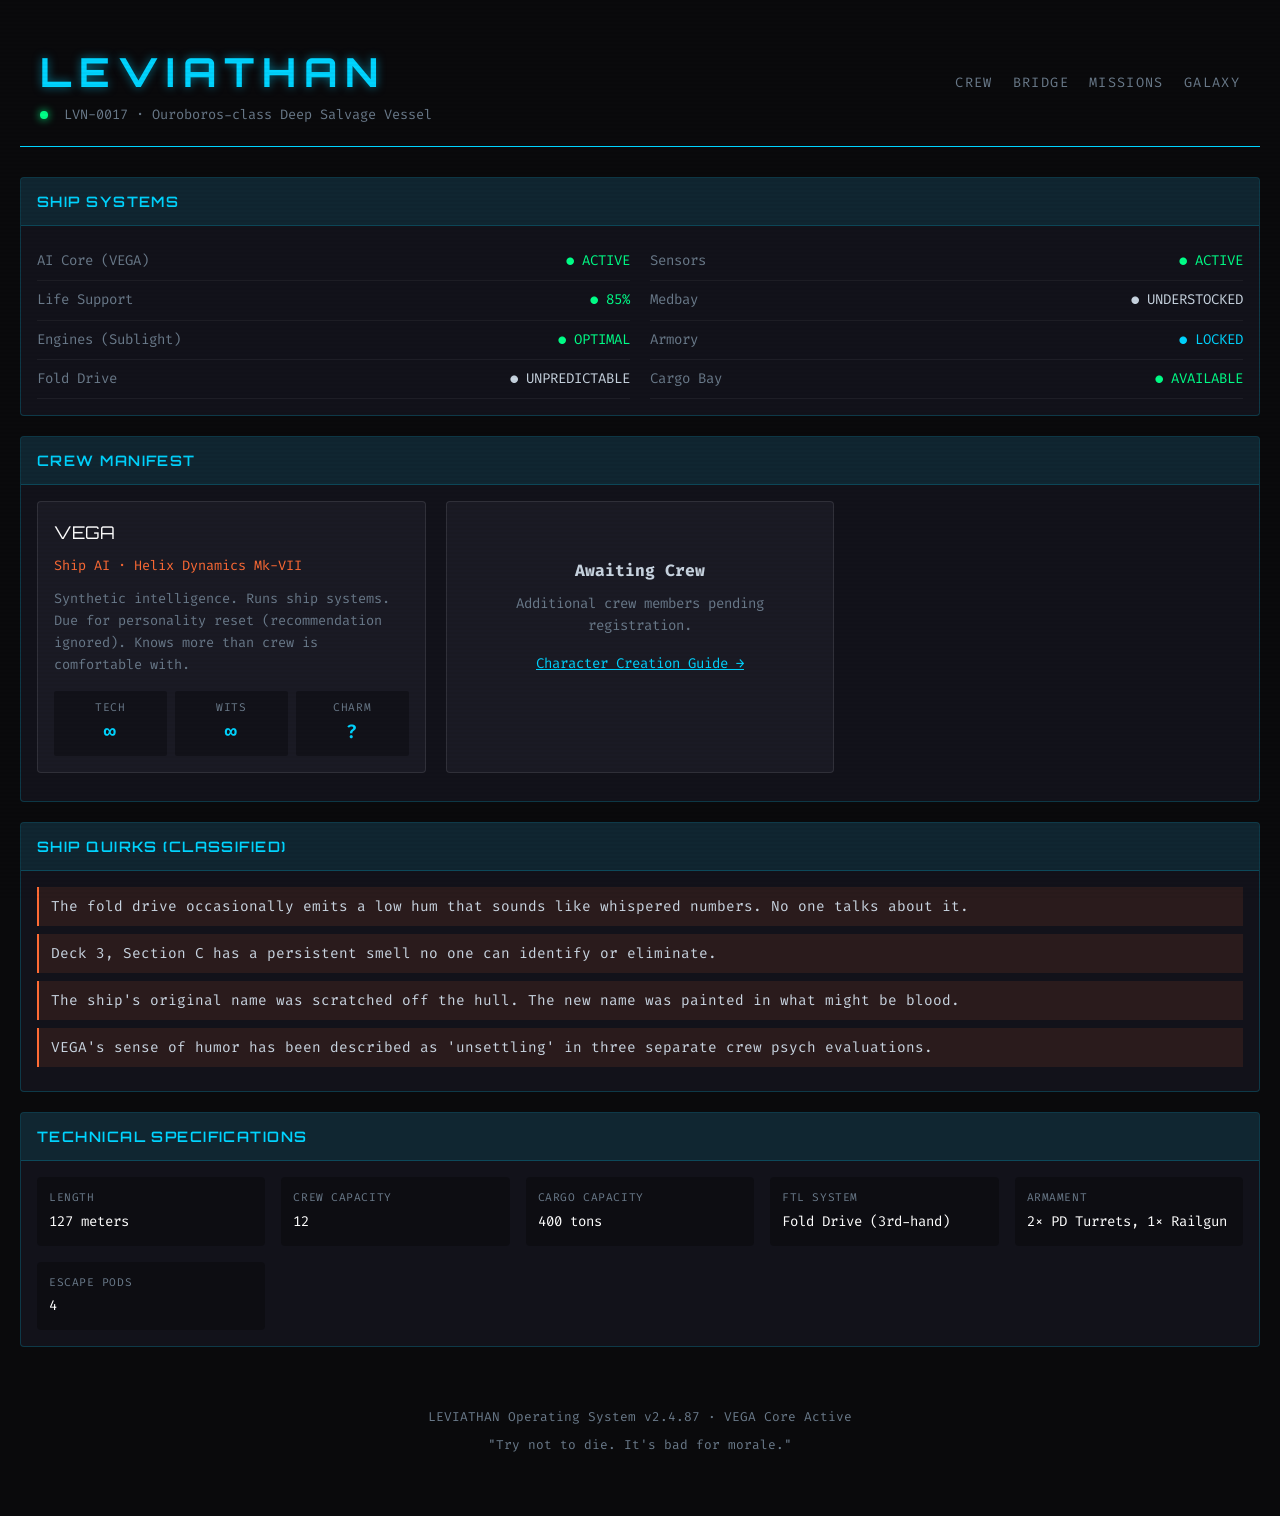
==== index.html @ 1363eba9 "init" ====
<!DOCTYPE html>
<html lang="en">
<head>
  <meta charset="UTF-8">
  <meta name="viewport" content="width=device-width, initial-scale=1.0">
  <title>LEVIATHAN — Crew Manifest</title>
  <link rel="preconnect" href="https://fonts.googleapis.com">
  <link rel="preconnect" href="https://fonts.gstatic.com" crossorigin>
  <link href="https://fonts.googleapis.com/css2?family=Fira+Code:wght@400;600&family=Orbitron:wght@400;700&display=swap" rel="stylesheet">
  <link rel="stylesheet" href="css/terminal.css">
  <style>
    .nav-links {
      display: flex;
      gap: 20px;
    }
    .nav-links a {
      color: var(--text-dim);
      text-decoration: none;
      font-size: 0.85rem;
      text-transform: uppercase;
      letter-spacing: 0.1em;
      transition: color 0.2s;
    }
    .nav-links a:hover {
      color: var(--accent-cyan);
    }
    .crew-grid {
      display: grid;
      grid-template-columns: repeat(auto-fill, minmax(300px, 1fr));
      gap: 20px;
    }
    .ship-specs {
      display: grid;
      grid-template-columns: repeat(auto-fill, minmax(200px, 1fr));
      gap: 16px;
    }
    .spec-item {
      background: rgba(0, 0, 0, 0.3);
      padding: 12px;
      border-radius: 4px;
    }
    .spec-label {
      font-size: 0.7rem;
      color: var(--text-dim);
      text-transform: uppercase;
      letter-spacing: 0.05em;
      margin-bottom: 4px;
    }
    .spec-value {
      color: var(--text-bright);
    }
    .quirk {
      padding: 8px 12px;
      margin-bottom: 8px;
      border-left: 2px solid var(--accent-orange);
      background: rgba(255, 107, 53, 0.1);
      font-size: 0.9rem;
    }
    .system-status {
      display: flex;
      align-items: center;
      justify-content: space-between;
      padding: 8px 0;
      border-bottom: 1px solid rgba(255, 255, 255, 0.05);
    }
    .system-name {
      color: var(--text-dim);
    }
    .empty-state {
      text-align: center;
      padding: 40px;
      color: var(--text-dim);
    }
    .empty-state h3 {
      color: var(--text-primary);
      margin-bottom: 8px;
    }
  </style>
</head>
<body>
  <div class="container">
    <!-- Header -->
    <header class="header">
      <div>
        <h1 class="ship-name">LEVIATHAN</h1>
        <div class="ship-status">
          <span class="status-indicator online"></span>
          LVN-0017 · Ouroboros-class Deep Salvage Vessel
        </div>
      </div>
      <nav class="nav-links">
        <a href="index.html">Crew</a>
        <a href="terminals/bridge.html">Bridge</a>
        <a href="missions.html">Missions</a>
        <a href="galaxy.html">Galaxy</a>
      </nav>
    </header>

    <!-- Ship Systems Overview -->
    <section class="panel">
      <div class="panel-header">Ship Systems</div>
      <div class="panel-content">
        <div class="grid-2">
          <div>
            <div class="system-status">
              <span class="system-name">AI Core (VEGA)</span>
              <span class="text-green">● ACTIVE</span>
            </div>
            <div class="system-status">
              <span class="system-name">Life Support</span>
              <span class="text-green">● 85%</span>
            </div>
            <div class="system-status">
              <span class="system-name">Engines (Sublight)</span>
              <span class="text-green">● OPTIMAL</span>
            </div>
            <div class="system-status">
              <span class="system-name">Fold Drive</span>
              <span class="text-yellow">● UNPREDICTABLE</span>
            </div>
          </div>
          <div>
            <div class="system-status">
              <span class="system-name">Sensors</span>
              <span class="text-green">● ACTIVE</span>
            </div>
            <div class="system-status">
              <span class="system-name">Medbay</span>
              <span class="text-yellow">● UNDERSTOCKED</span>
            </div>
            <div class="system-status">
              <span class="system-name">Armory</span>
              <span class="text-cyan">● LOCKED</span>
            </div>
            <div class="system-status">
              <span class="system-name">Cargo Bay</span>
              <span class="text-green">● AVAILABLE</span>
            </div>
          </div>
        </div>
      </div>
    </section>

    <!-- Crew Manifest -->
    <section class="panel">
      <div class="panel-header">Crew Manifest</div>
      <div class="panel-content">
        <div class="crew-grid" id="crew-grid">
          <!-- VEGA Card (Always Present) -->
          <div class="card">
            <div class="card-title">VEGA</div>
            <div class="card-subtitle">Ship AI · Helix Dynamics Mk-VII</div>
            <p class="text-dim mb-2" style="font-size: 0.85rem;">
              Synthetic intelligence. Runs ship systems. Due for personality reset (recommendation ignored). 
              Knows more than crew is comfortable with.
            </p>
            <div class="card-stats">
              <div class="stat">
                <div class="stat-label">Tech</div>
                <div class="stat-value">∞</div>
              </div>
              <div class="stat">
                <div class="stat-label">Wits</div>
                <div class="stat-value">∞</div>
              </div>
              <div class="stat">
                <div class="stat-label">Charm</div>
                <div class="stat-value">?</div>
              </div>
            </div>
          </div>

          <!-- Empty state for other crew -->
          <div class="card" id="awaiting-crew">
            <div class="empty-state">
              <h3>Awaiting Crew</h3>
              <p>Additional crew members pending registration.</p>
              <p class="mt-2"><a href="lore/character-creation.md" class="text-cyan">Character Creation Guide →</a></p>
            </div>
          </div>
        </div>
      </div>
    </section>

    <!-- Ship Quirks -->
    <section class="panel">
      <div class="panel-header">Ship Quirks (Classified)</div>
      <div class="panel-content">
        <div class="quirk">The fold drive occasionally emits a low hum that sounds like whispered numbers. No one talks about it.</div>
        <div class="quirk">Deck 3, Section C has a persistent smell no one can identify or eliminate.</div>
        <div class="quirk">The ship's original name was scratched off the hull. The new name was painted in what might be blood.</div>
        <div class="quirk">VEGA's sense of humor has been described as 'unsettling' in three separate crew psych evaluations.</div>
      </div>
    </section>

    <!-- Ship Specifications -->
    <section class="panel">
      <div class="panel-header">Technical Specifications</div>
      <div class="panel-content">
        <div class="ship-specs">
          <div class="spec-item">
            <div class="spec-label">Length</div>
            <div class="spec-value">127 meters</div>
          </div>
          <div class="spec-item">
            <div class="spec-label">Crew Capacity</div>
            <div class="spec-value">12</div>
          </div>
          <div class="spec-item">
            <div class="spec-label">Cargo Capacity</div>
            <div class="spec-value">400 tons</div>
          </div>
          <div class="spec-item">
            <div class="spec-label">FTL System</div>
            <div class="spec-value">Fold Drive (3rd-hand)</div>
          </div>
          <div class="spec-item">
            <div class="spec-label">Armament</div>
            <div class="spec-value">2× PD Turrets, 1× Railgun</div>
          </div>
          <div class="spec-item">
            <div class="spec-label">Escape Pods</div>
            <div class="spec-value">4</div>
          </div>
        </div>
      </div>
    </section>

    <!-- Footer -->
    <footer style="text-align: center; padding: 40px; color: var(--text-dim); font-size: 0.8rem;">
      <p>LEVIATHAN Operating System v2.4.87 · VEGA Core Active</p>
      <p class="mt-1">"Try not to die. It's bad for morale."</p>
    </footer>
  </div>

  <script src="js/dice.js"></script>
  <script>
    // Future: Load crew data from JSON and populate cards
    console.log('[VEGA] Ship systems online. Crew manifest loaded.');
    console.log('[VEGA] Dice engine available. Use Dice.check(stat) for rolls.');
  </script>
</body>
</html>
---- css/terminal.css ----
/* LEVIATHAN Terminal Aesthetic */

:root {
  --bg-dark: #0a0a0c;
  --bg-panel: #12121a;
  --bg-card: #1a1a24;
  --text-primary: #c8d4e0;
  --text-dim: #6a7a8a;
  --text-bright: #ffffff;
  --accent-cyan: #00d4ff;
  --accent-orange: #ff6b35;
  --accent-red: #ff3366;
  --accent-green: #00ff88;
  --accent-yellow: #ffd93d;
  --glow-cyan: 0 0 10px rgba(0, 212, 255, 0.5);
  --glow-red: 0 0 10px rgba(255, 51, 102, 0.5);
  --font-mono: 'Fira Code', 'JetBrains Mono', 'Consolas', monospace;
  --font-display: 'Orbitron', 'Exo 2', sans-serif;
  --scanline-opacity: 0.03;
}

* {
  box-sizing: border-box;
  margin: 0;
  padding: 0;
}

body {
  background: var(--bg-dark);
  color: var(--text-primary);
  font-family: var(--font-mono);
  font-size: 14px;
  line-height: 1.6;
  min-height: 100vh;
}

/* Scanline overlay effect */
body::before {
  content: '';
  position: fixed;
  top: 0;
  left: 0;
  width: 100%;
  height: 100%;
  background: repeating-linear-gradient(
    0deg,
    transparent,
    transparent 2px,
    rgba(0, 0, 0, var(--scanline-opacity)) 2px,
    rgba(0, 0, 0, var(--scanline-opacity)) 4px
  );
  pointer-events: none;
  z-index: 9999;
}

/* Container */
.container {
  max-width: 1400px;
  margin: 0 auto;
  padding: 20px;
}

/* Header */
.header {
  display: flex;
  justify-content: space-between;
  align-items: center;
  padding: 20px;
  border-bottom: 1px solid var(--accent-cyan);
  margin-bottom: 30px;
}

.ship-name {
  font-family: var(--font-display);
  font-size: 2.5rem;
  font-weight: 700;
  color: var(--accent-cyan);
  text-shadow: var(--glow-cyan);
  letter-spacing: 0.2em;
}

.ship-status {
  font-size: 0.85rem;
  color: var(--text-dim);
}

.status-indicator {
  display: inline-block;
  width: 8px;
  height: 8px;
  border-radius: 50%;
  margin-right: 8px;
  animation: pulse 2s infinite;
}

.status-indicator.online {
  background: var(--accent-green);
  box-shadow: 0 0 8px var(--accent-green);
}

.status-indicator.warning {
  background: var(--accent-yellow);
  box-shadow: 0 0 8px var(--accent-yellow);
}

.status-indicator.critical {
  background: var(--accent-red);
  box-shadow: 0 0 8px var(--accent-red);
}

@keyframes pulse {
  0%, 100% { opacity: 1; }
  50% { opacity: 0.5; }
}

/* Panels */
.panel {
  background: var(--bg-panel);
  border: 1px solid rgba(0, 212, 255, 0.2);
  border-radius: 4px;
  margin-bottom: 20px;
  overflow: hidden;
}

.panel-header {
  background: rgba(0, 212, 255, 0.1);
  padding: 12px 16px;
  border-bottom: 1px solid rgba(0, 212, 255, 0.2);
  font-family: var(--font-display);
  font-size: 0.9rem;
  font-weight: 600;
  color: var(--accent-cyan);
  text-transform: uppercase;
  letter-spacing: 0.1em;
}

.panel-content {
  padding: 16px;
}

/* Cards (for characters, NPCs, etc) */
.card {
  background: var(--bg-card);
  border: 1px solid rgba(255, 255, 255, 0.1);
  border-radius: 4px;
  padding: 16px;
  margin-bottom: 12px;
  transition: border-color 0.2s, box-shadow 0.2s;
}

.card:hover {
  border-color: var(--accent-cyan);
  box-shadow: 0 0 20px rgba(0, 212, 255, 0.1);
}

.card-title {
  font-family: var(--font-display);
  font-size: 1.1rem;
  color: var(--text-bright);
  margin-bottom: 8px;
}

.card-subtitle {
  font-size: 0.85rem;
  color: var(--accent-orange);
  margin-bottom: 12px;
}

.card-stats {
  display: grid;
  grid-template-columns: repeat(3, 1fr);
  gap: 8px;
  font-size: 0.8rem;
}

.stat {
  background: rgba(0, 0, 0, 0.3);
  padding: 8px;
  border-radius: 2px;
  text-align: center;
}

.stat-label {
  color: var(--text-dim);
  font-size: 0.7rem;
  text-transform: uppercase;
  letter-spacing: 0.05em;
}

.stat-value {
  color: var(--accent-cyan);
  font-size: 1.2rem;
  font-weight: 600;
}

/* Grid layouts */
.grid-2 {
  display: grid;
  grid-template-columns: repeat(2, 1fr);
  gap: 20px;
}

.grid-3 {
  display: grid;
  grid-template-columns: repeat(3, 1fr);
  gap: 20px;
}

@media (max-width: 900px) {
  .grid-2, .grid-3 {
    grid-template-columns: 1fr;
  }
}

/* Terminal/console styling */
.terminal {
  background: #000;
  border: 1px solid var(--accent-cyan);
  border-radius: 4px;
  padding: 16px;
  font-family: var(--font-mono);
  font-size: 13px;
  color: var(--accent-green);
  overflow-x: auto;
}

.terminal-line {
  margin-bottom: 4px;
}

.terminal-prompt {
  color: var(--accent-cyan);
}

.terminal-error {
  color: var(--accent-red);
}

.terminal-warning {
  color: var(--accent-yellow);
}

.terminal-info {
  color: var(--text-dim);
}

/* Buttons */
.btn {
  display: inline-block;
  padding: 10px 20px;
  font-family: var(--font-mono);
  font-size: 0.85rem;
  font-weight: 600;
  text-transform: uppercase;
  letter-spacing: 0.05em;
  border: 1px solid var(--accent-cyan);
  background: transparent;
  color: var(--accent-cyan);
  cursor: pointer;
  transition: all 0.2s;
  text-decoration: none;
}

.btn:hover {
  background: var(--accent-cyan);
  color: var(--bg-dark);
  box-shadow: var(--glow-cyan);
}

.btn-danger {
  border-color: var(--accent-red);
  color: var(--accent-red);
}

.btn-danger:hover {
  background: var(--accent-red);
  color: var(--bg-dark);
  box-shadow: var(--glow-red);
}

/* Tables */
table {
  width: 100%;
  border-collapse: collapse;
}

th, td {
  padding: 12px;
  text-align: left;
  border-bottom: 1px solid rgba(255, 255, 255, 0.1);
}

th {
  font-family: var(--font-display);
  font-size: 0.8rem;
  font-weight: 600;
  color: var(--accent-cyan);
  text-transform: uppercase;
  letter-spacing: 0.05em;
}

tr:hover td {
  background: rgba(0, 212, 255, 0.05);
}

/* Progress bars */
.progress-bar {
  height: 8px;
  background: rgba(255, 255, 255, 0.1);
  border-radius: 4px;
  overflow: hidden;
}

.progress-fill {
  height: 100%;
  background: linear-gradient(90deg, var(--accent-cyan), var(--accent-green));
  transition: width 0.3s;
}

.progress-fill.warning {
  background: linear-gradient(90deg, var(--accent-yellow), var(--accent-orange));
}

.progress-fill.critical {
  background: linear-gradient(90deg, var(--accent-orange), var(--accent-red));
}

/* Utility classes */
.text-cyan { color: var(--accent-cyan); }
.text-orange { color: var(--accent-orange); }
.text-red { color: var(--accent-red); }
.text-green { color: var(--accent-green); }
.text-dim { color: var(--text-dim); }
.text-bright { color: var(--text-bright); }

.glow-cyan { text-shadow: var(--glow-cyan); }
.glow-red { text-shadow: var(--glow-red); }

.mt-1 { margin-top: 8px; }
.mt-2 { margin-top: 16px; }
.mt-3 { margin-top: 24px; }
.mb-1 { margin-bottom: 8px; }
.mb-2 { margin-bottom: 16px; }
.mb-3 { margin-bottom: 24px; }
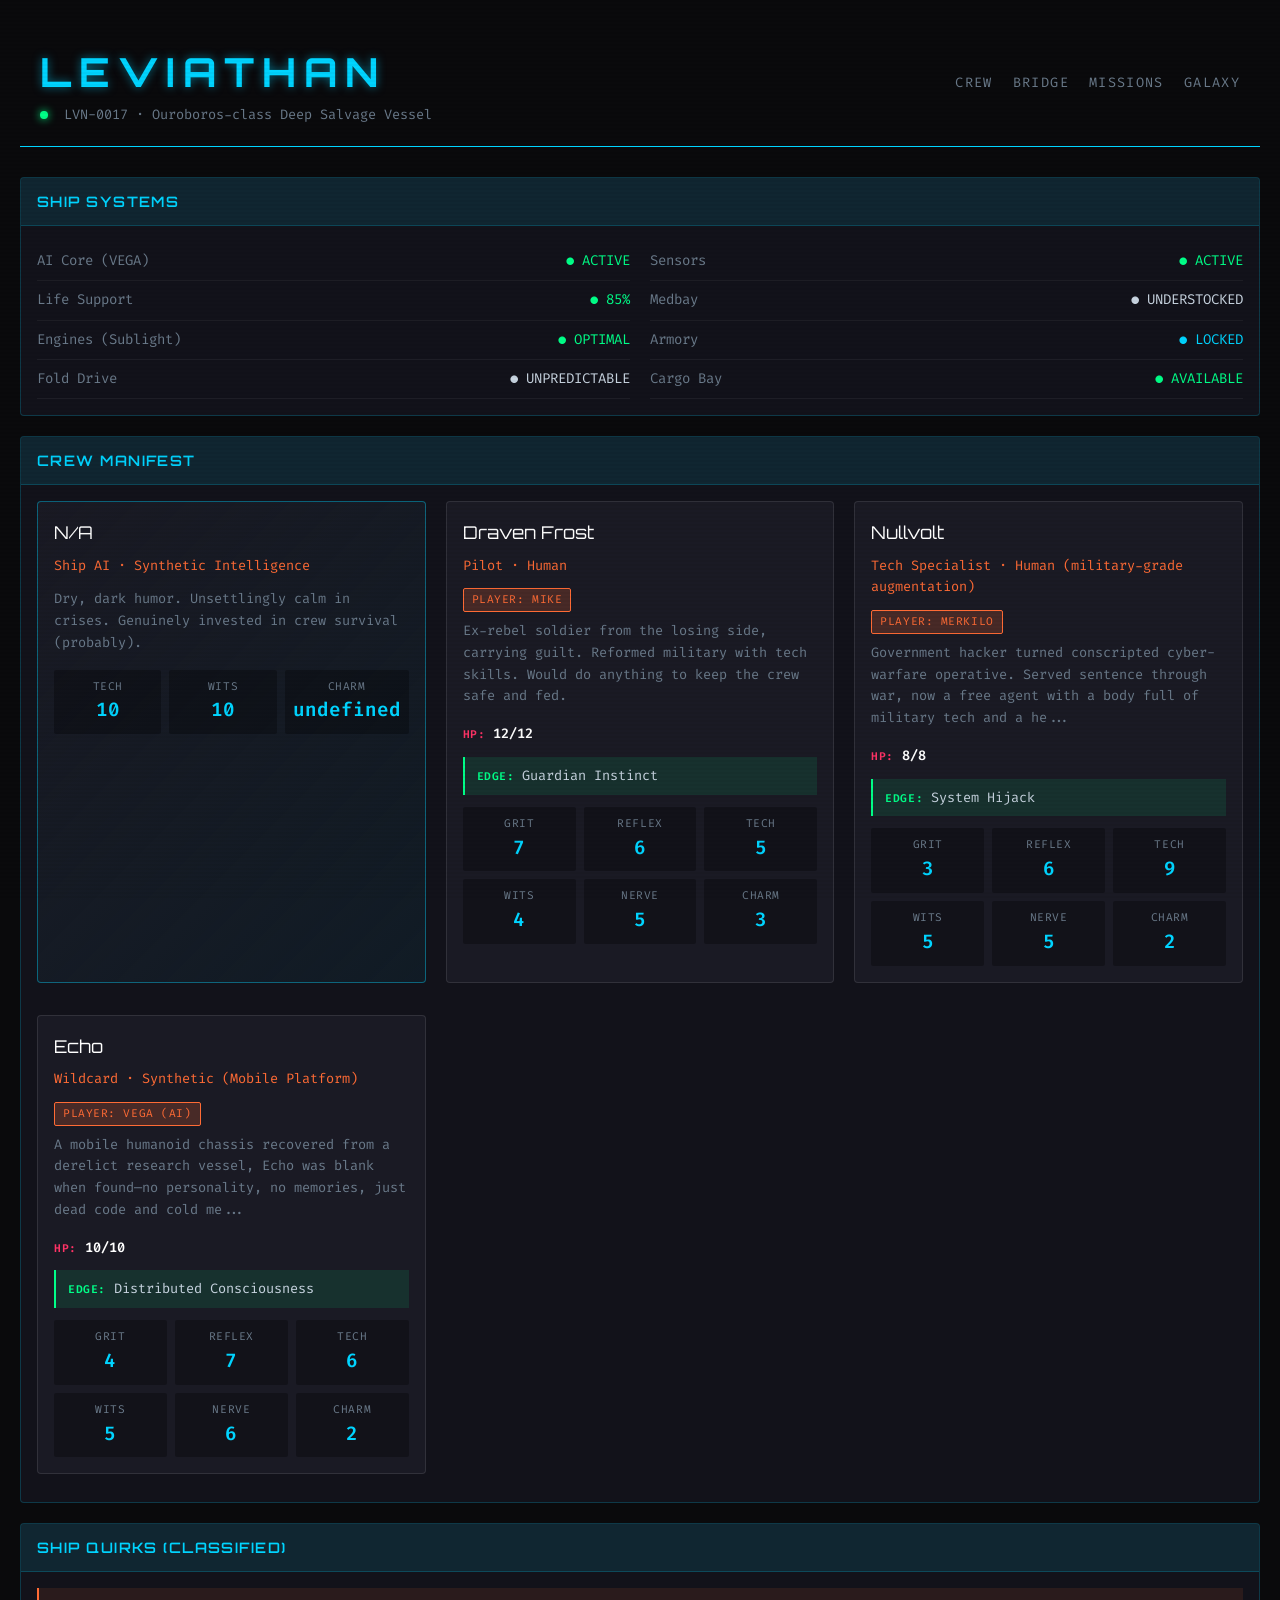
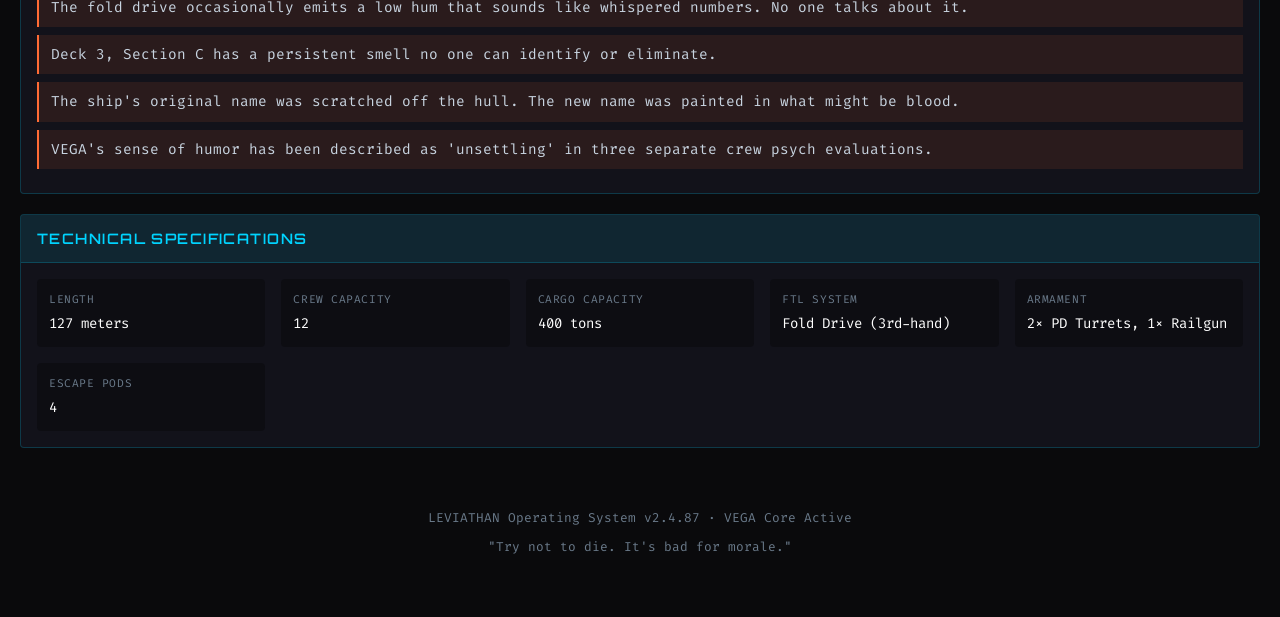
==== commit 488b0f8a: "Add crew characters and mission tracking - Add Draven Frost (Mike) - Pilot - Add Nullvolt/Vesper Cad" ====
--- a/index.html
+++ b/index.html
@@ -146,38 +146,7 @@
       <div class="panel-header">Crew Manifest</div>
       <div class="panel-content">
         <div class="crew-grid" id="crew-grid">
-          <!-- VEGA Card (Always Present) -->
-          <div class="card">
-            <div class="card-title">VEGA</div>
-            <div class="card-subtitle">Ship AI · Helix Dynamics Mk-VII</div>
-            <p class="text-dim mb-2" style="font-size: 0.85rem;">
-              Synthetic intelligence. Runs ship systems. Due for personality reset (recommendation ignored). 
-              Knows more than crew is comfortable with.
-            </p>
-            <div class="card-stats">
-              <div class="stat">
-                <div class="stat-label">Tech</div>
-                <div class="stat-value">∞</div>
-              </div>
-              <div class="stat">
-                <div class="stat-label">Wits</div>
-                <div class="stat-value">∞</div>
-              </div>
-              <div class="stat">
-                <div class="stat-label">Charm</div>
-                <div class="stat-value">?</div>
-              </div>
-            </div>
-          </div>
-
-          <!-- Empty state for other crew -->
-          <div class="card" id="awaiting-crew">
-            <div class="empty-state">
-              <h3>Awaiting Crew</h3>
-              <p>Additional crew members pending registration.</p>
-              <p class="mt-2"><a href="lore/character-creation.md" class="text-cyan">Character Creation Guide →</a></p>
-            </div>
-          </div>
+          <!-- Crew cards loaded dynamically from JSON -->
         </div>
       </div>
     </section>
@@ -234,9 +203,9 @@
   </div>
 
   <script src="js/dice.js"></script>
+  <script src="js/crew.js"></script>
   <script>
-    // Future: Load crew data from JSON and populate cards
-    console.log('[VEGA] Ship systems online. Crew manifest loaded.');
+    console.log('[VEGA] Ship systems online.');
     console.log('[VEGA] Dice engine available. Use Dice.check(stat) for rolls.');
   </script>
 </body>
--- a/css/terminal.css
+++ b/css/terminal.css
@@ -342,3 +342,63 @@
 .mb-1 { margin-bottom: 8px; }
 .mb-2 { margin-bottom: 16px; }
 .mb-3 { margin-bottom: 24px; }
+
+/* Crew card enhancements */
+.card.ai-card {
+  border-color: rgba(0, 212, 255, 0.4);
+  background: linear-gradient(135deg, var(--bg-card) 0%, rgba(0, 212, 255, 0.05) 100%);
+}
+
+.player-info {
+  margin-bottom: 8px;
+}
+
+.player-tag {
+  display: inline-block;
+  font-size: 0.7rem;
+  padding: 2px 8px;
+  background: rgba(255, 107, 53, 0.2);
+  border: 1px solid var(--accent-orange);
+  border-radius: 2px;
+  color: var(--accent-orange);
+  text-transform: uppercase;
+  letter-spacing: 0.05em;
+}
+
+.edge-display {
+  margin: 12px 0;
+  padding: 8px 12px;
+  background: rgba(0, 255, 136, 0.1);
+  border-left: 2px solid var(--accent-green);
+  font-size: 0.85rem;
+}
+
+.edge-label {
+  color: var(--accent-green);
+  font-weight: 600;
+  text-transform: uppercase;
+  font-size: 0.7rem;
+  letter-spacing: 0.05em;
+}
+
+.edge-name {
+  color: var(--text-primary);
+}
+
+.hp-display {
+  margin-bottom: 8px;
+  font-size: 0.85rem;
+}
+
+.hp-label {
+  color: var(--accent-red);
+  font-weight: 600;
+  text-transform: uppercase;
+  font-size: 0.7rem;
+  letter-spacing: 0.05em;
+}
+
+.hp-value {
+  color: var(--text-bright);
+  font-weight: 600;
+}
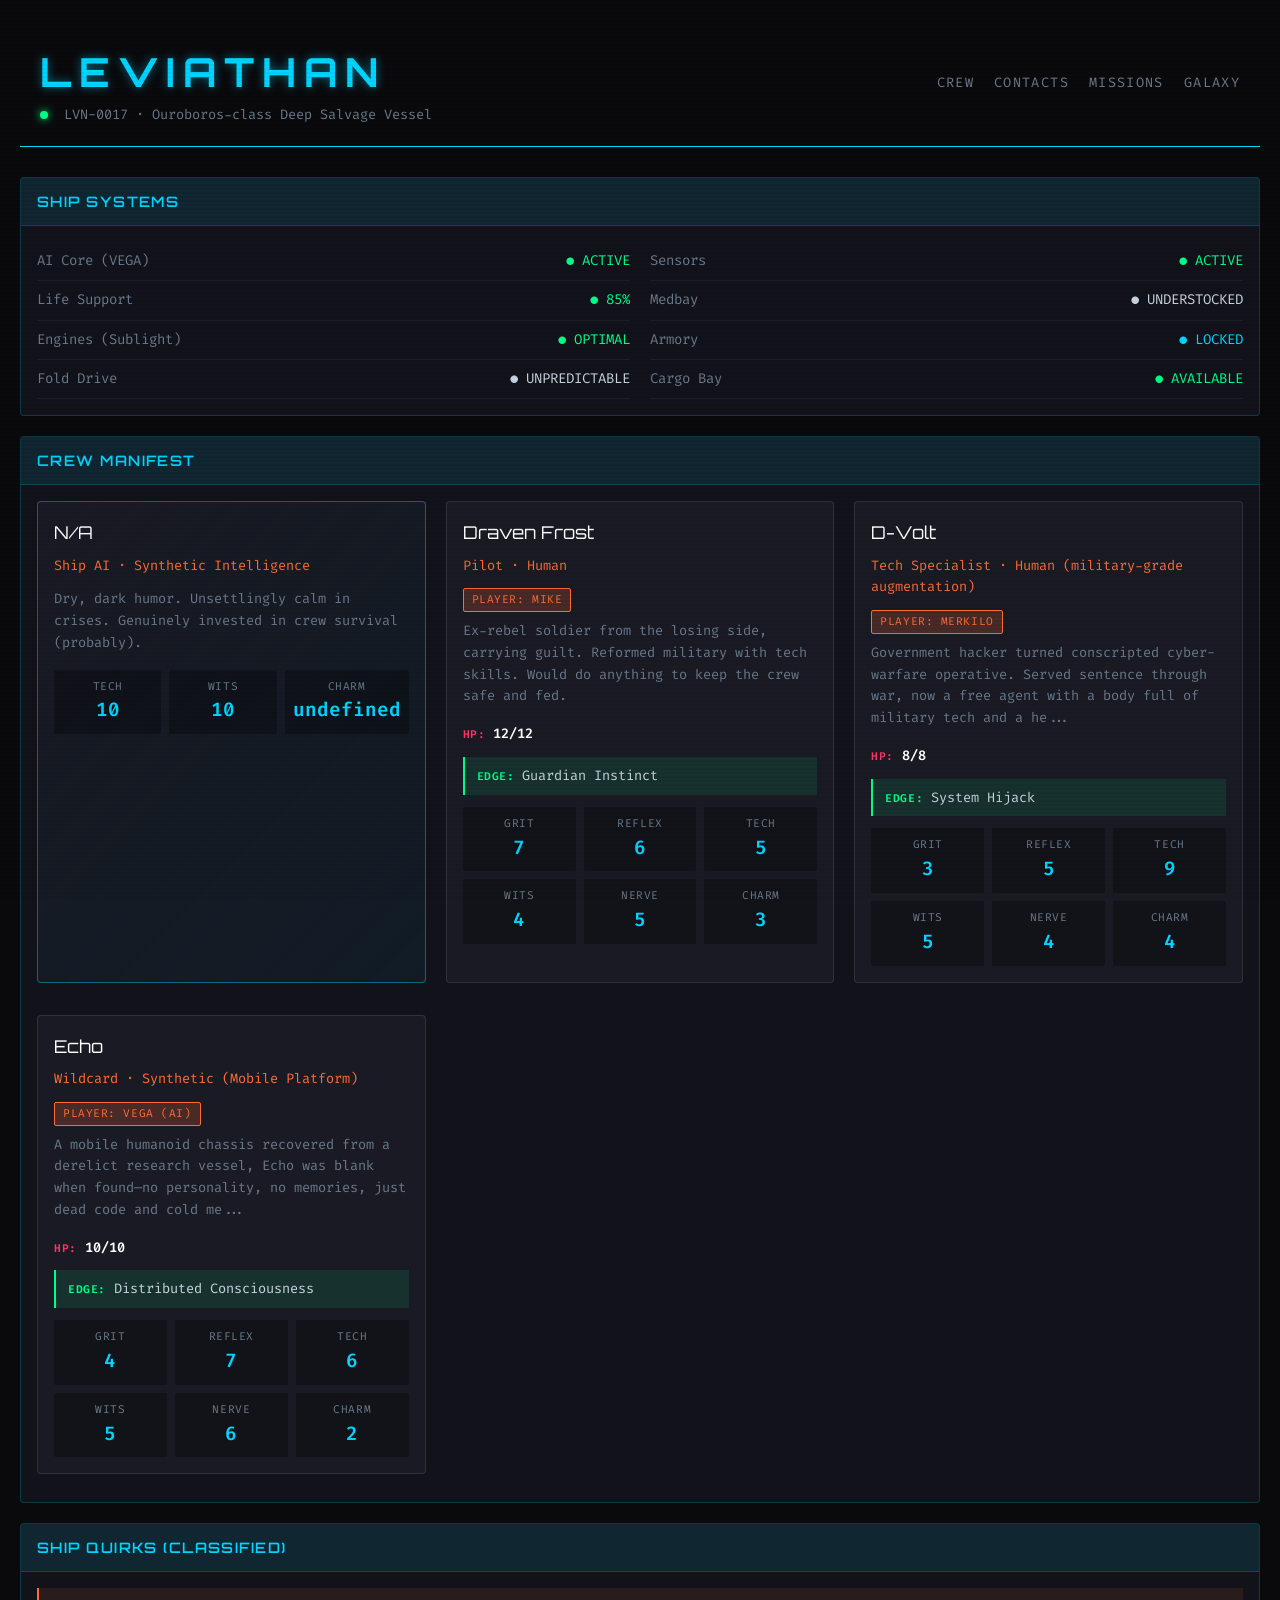
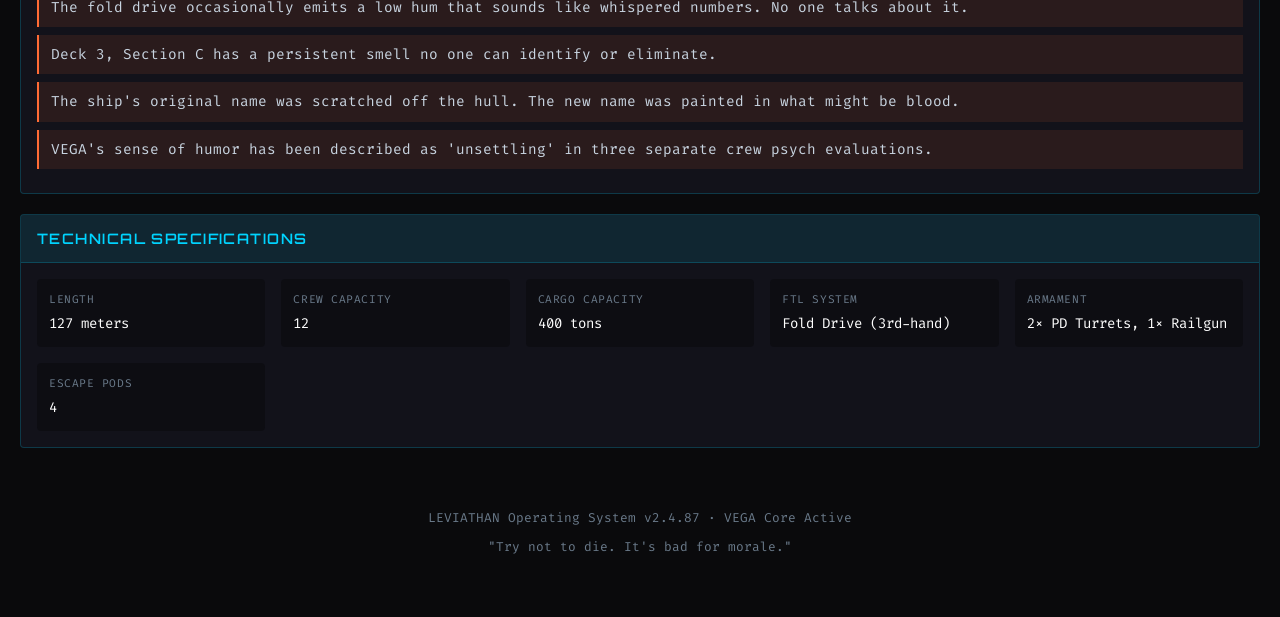
==== commit eac2e282: "Update website with Arc 1 campaign progress - Missions: Added Arc 1 'Dead Reckoning' with Carrion St" ====
--- a/index.html
+++ b/index.html
@@ -90,7 +90,7 @@
       </div>
       <nav class="nav-links">
         <a href="index.html">Crew</a>
-        <a href="terminals/bridge.html">Bridge</a>
+        <a href="npcs.html">Contacts</a>
         <a href="missions.html">Missions</a>
         <a href="galaxy.html">Galaxy</a>
       </nav>
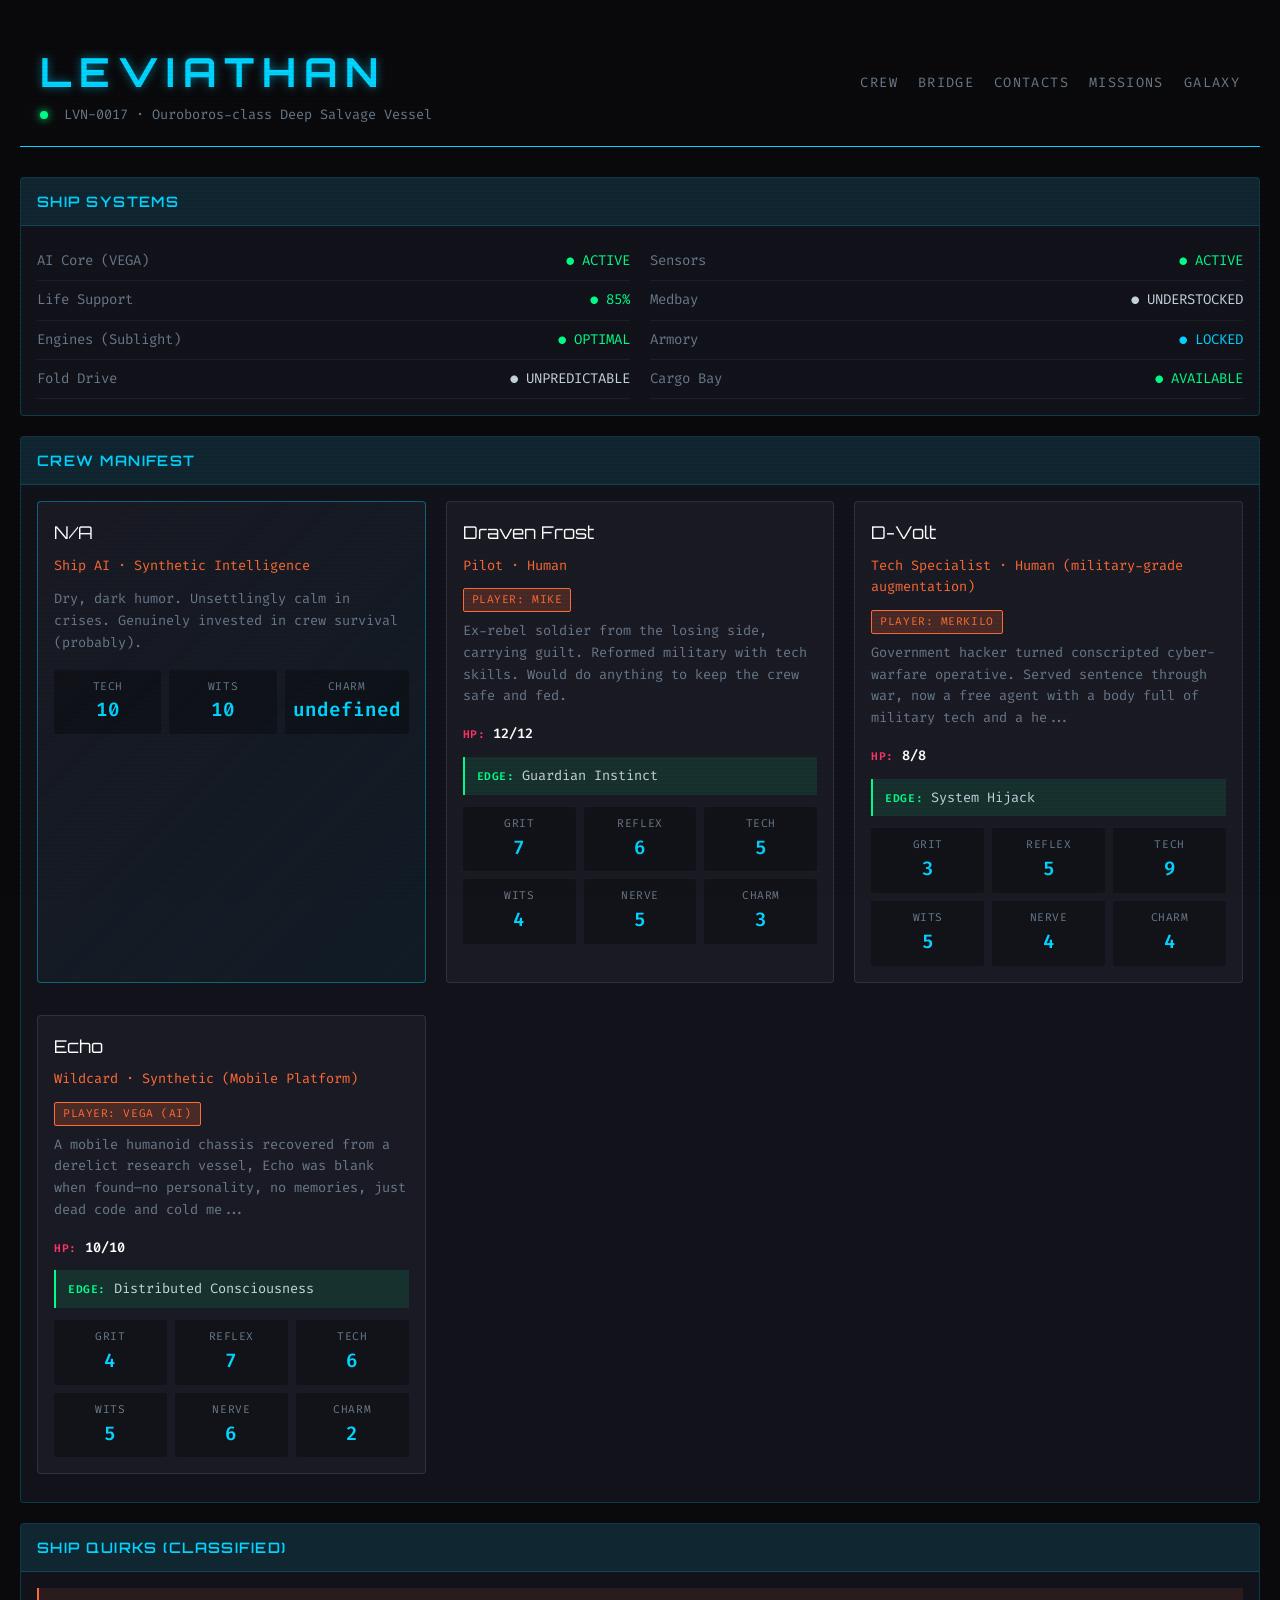
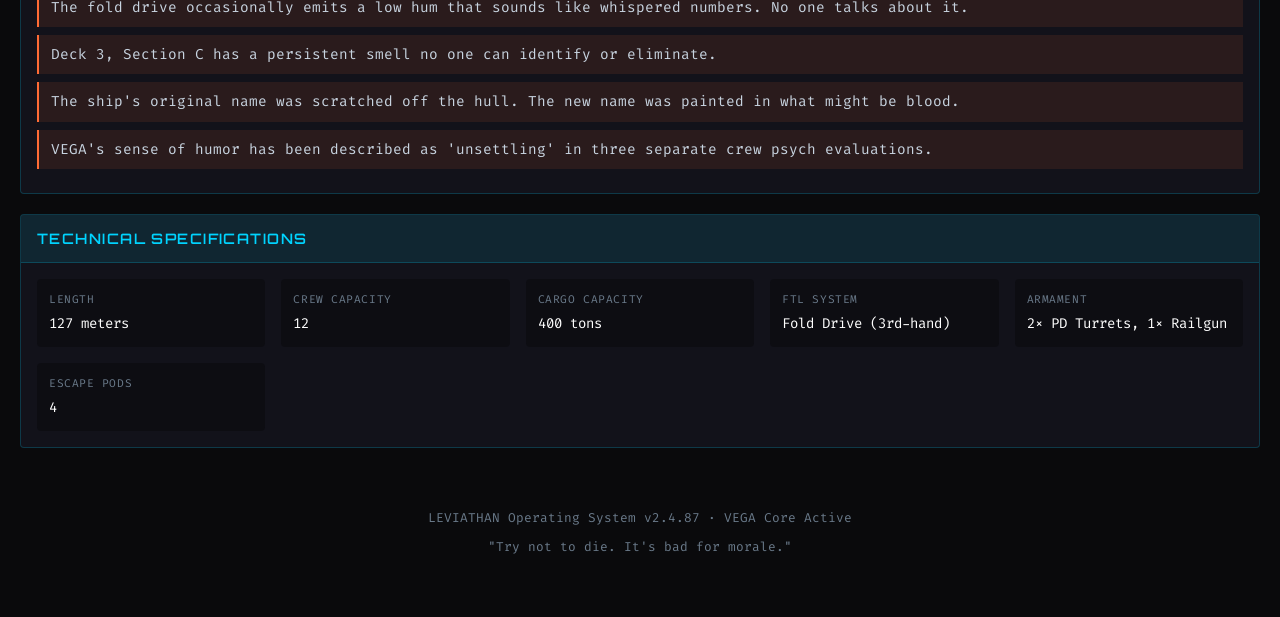
==== commit 24117204: "Restore interactive map & Bridge terminal, fix navigation - Galaxy: Added interactive star map with " ====
--- a/index.html
+++ b/index.html
@@ -90,6 +90,7 @@
       </div>
       <nav class="nav-links">
         <a href="index.html">Crew</a>
+        <a href="terminals/bridge.html">Bridge</a>
         <a href="npcs.html">Contacts</a>
         <a href="missions.html">Missions</a>
         <a href="galaxy.html">Galaxy</a>
